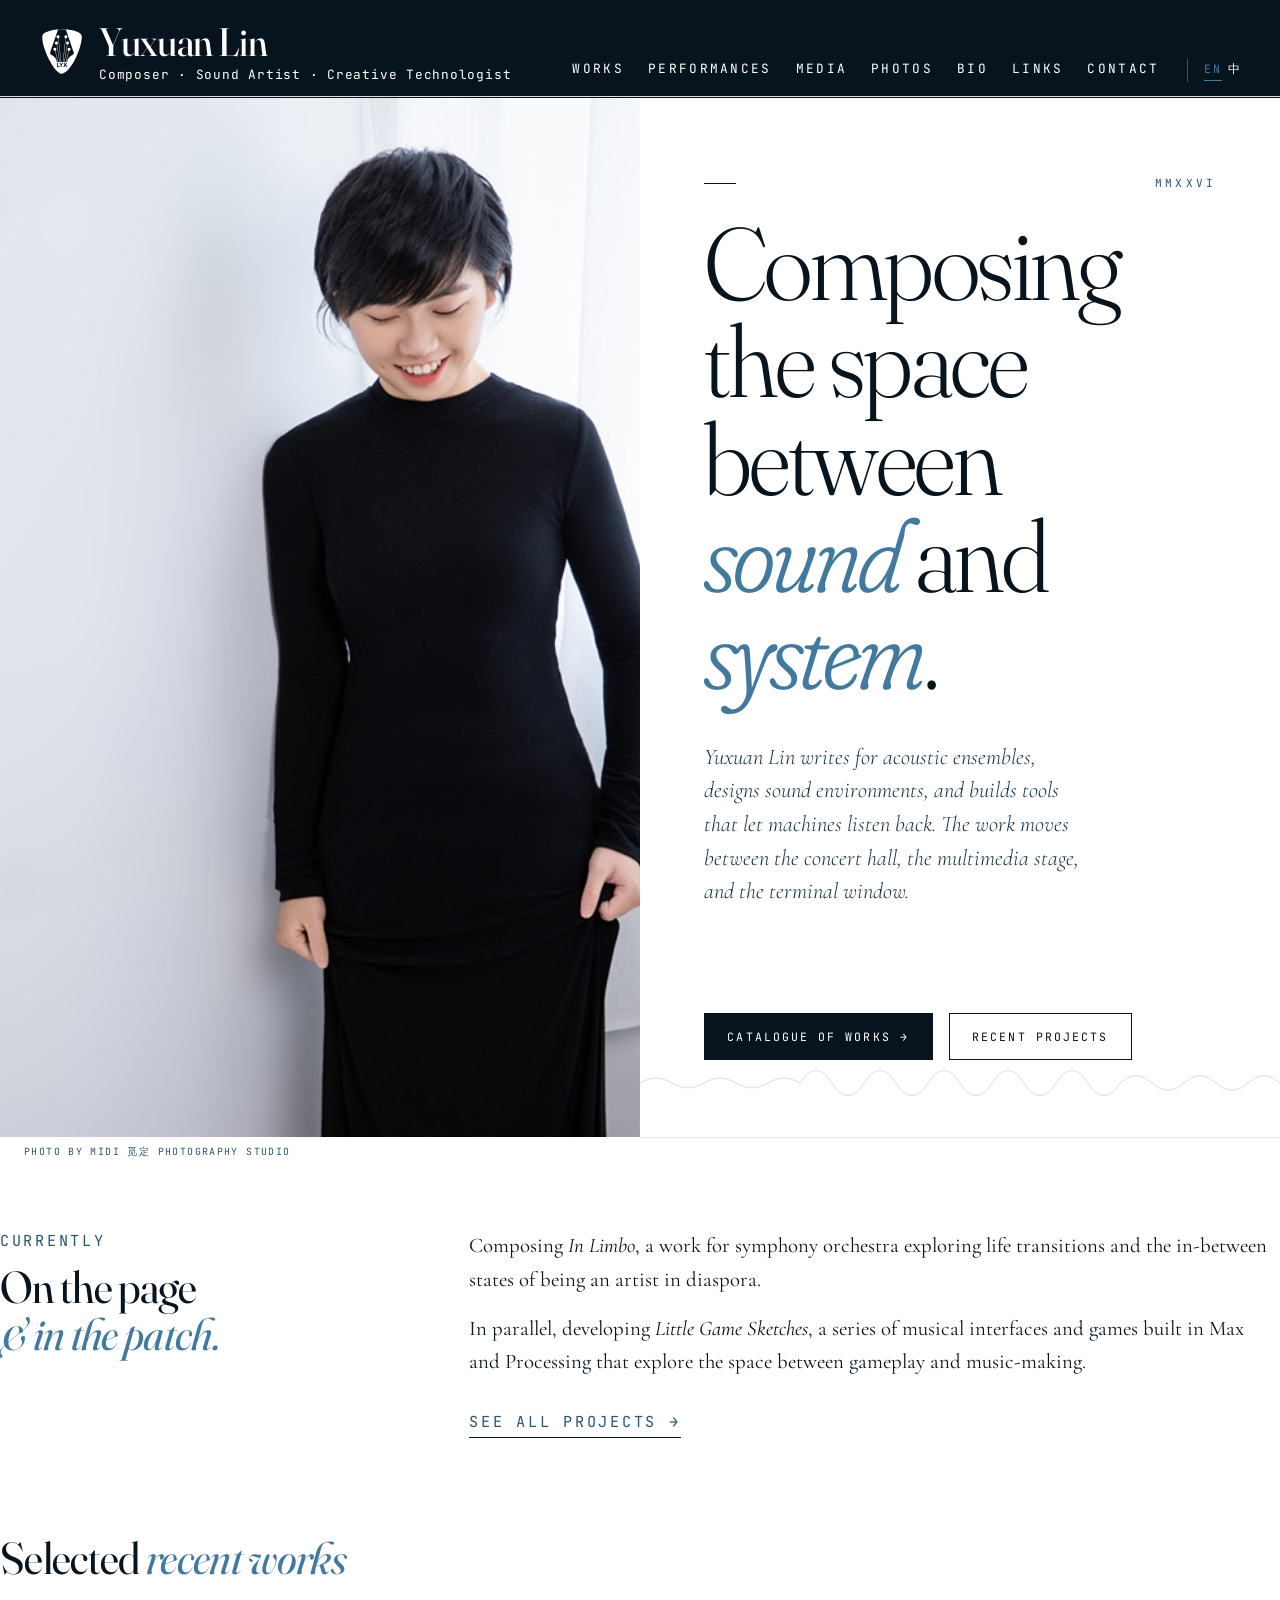
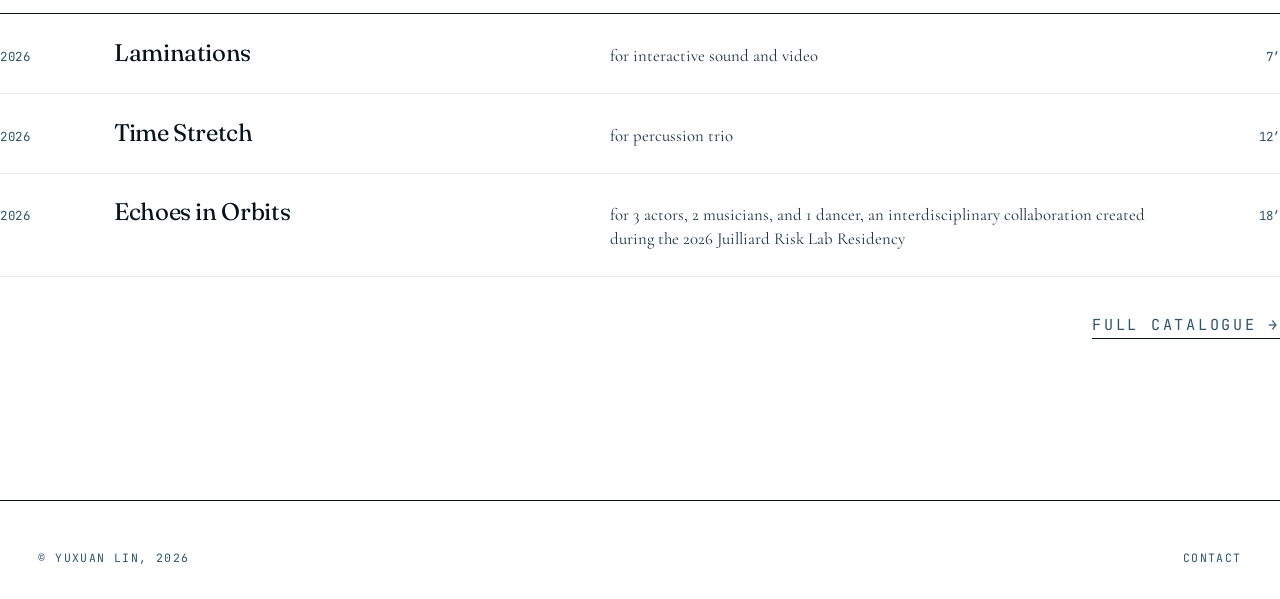
==== index.html @ e048ff99 "Initial commit: Yuxuan Lin portfolio site Static HTML/CSS/JS site — works catalogue, performances ca" ====
<!DOCTYPE html>
<!-- REMINDER: If you edit this file directly, tell Claude afterward — related data files (works-data.js, i18n.js, etc.) may need updating to match. -->
<!-- DOCTYPE tells the browser this is a modern HTML5 document -->

<html lang="en">
<!-- lang="en" tells screen readers and search engines the page is in English -->

<head>
<!-- Everything inside <head> is invisible to visitors but important
     for the browser, search engines, and social-media previews -->

  <!-- Character encoding: UTF-8 supports every language and emoji -->
  <meta charset="UTF-8" />

  <!-- Viewport: tells mobile browsers not to shrink the page.
       initial-scale=1.0 means no zoom on load -->
  <meta name="viewport" content="width=device-width, initial-scale=1.0" />

  <!-- Tab title and bookmark label -->
  <title>Yuxuan Lin — Composer · Sound Artist · Creative Technologist</title>
  <link rel="icon" type="image/svg+xml" href="assets/logo.svg" />

  <!-- Description shown in Google search results under the page title.
       Keep it under ~155 characters. -->
  <meta name="description" content="The works, performances, and projects of Yuxuan Lin — composer and sound artist working at the intersection of music and AI." />

  <!-- SEO / SOCIAL SHARING — uses the real domain (yuxuanlin.com,
       purchased on Namecheap). Canonical, og:url, and the Person
       schema's "url" field all point here. This same block is
       copied onto every page's <head>. -->
  <link rel="canonical" href="https://yuxuanlin.com/" />

  <!-- Open Graph — controls how the link looks when shared on
       Facebook, iMessage, Slack, LinkedIn, etc. -->
  <meta property="og:type" content="website" />
  <meta property="og:title" content="Yuxuan Lin — Composer · Sound Artist · Creative Technologist" />
  <meta property="og:description" content="The works, performances, and projects of Yuxuan Lin — composer and sound artist working at the intersection of music and AI." />
  <meta property="og:url" content="https://yuxuanlin.com/" />
  <meta property="og:image" content="https://yuxuanlin.com/assets/YuxuanLinHeadshot%20copy.JPG" />

  <!-- Twitter/X card — falls back to Open Graph tags above if omitted,
       but summary_large_image gives a bigger preview photo. -->
  <meta name="twitter:card" content="summary_large_image" />
  <meta name="twitter:title" content="Yuxuan Lin — Composer · Sound Artist · Creative Technologist" />
  <meta name="twitter:description" content="The works, performances, and projects of Yuxuan Lin — composer and sound artist working at the intersection of music and AI." />
  <meta name="twitter:image" content="https://yuxuanlin.com/assets/YuxuanLinHeadshot%20copy.JPG" />

  <!-- Structured data (schema.org/Person) — tells Google this page
       IS Yuxuan Lin, which is what powers the "knowledge panel" card
       that can appear beside search results for her name. -->
  <script type="application/ld+json">
  {
    "@context": "https://schema.org",
    "@type": "Person",
    "name": "Yuxuan Lin",
    "url": "https://yuxuanlin.com/",
    "image": "https://yuxuanlin.com/assets/YuxuanLinHeadshot%20copy.JPG",
    "jobTitle": "Composer",
    "description": "Composer, sound artist, and creative technologist working at the intersection of music and AI.",
    "sameAs": [
      "https://www.instagram.com/yuxuanlin_1207/",
      "https://www.facebook.com/yuxuanlin1207/"
    ]
  }
  </script>

  <!-- Load the CSS stylesheet that controls all visual design -->
  <link rel="stylesheet" href="styles.css" />

</head>

<body>

<!-- ══════════════════════════════════════════════════════════
     SITE HEADER
     Appears identically at the top of every page.
     position: sticky (in the CSS) means it stays visible as you scroll.
     ══════════════════════════════════════════════════════════ -->
<header class="site-header">
  <!-- .wrap constrains content to the max width and adds side gutters.
       .header-inner uses flexbox to space the logo and nav apart. -->
  <div class="wrap header-inner">

    <!-- LOGO / BRAND — clicking this always returns to the homepage -->
    <a href="index.html" class="brand">
      <span class="brand-mark"><svg xmlns="http://www.w3.org/2000/svg" viewBox="1309 155 113 113" aria-hidden="true"><g transform="translate(-73.33)"><path fill="currentColor" d="M1489.47,170.08c-.55-8.5-19.67-14.25-21.2-14.16-21.87-5-52.14-5.8-73.47,5.75-2.26,1.43-6,4.64-6.6,8.41-2,18.34,13.1,57.74,29.71,80.6,11.15,15.43,19.16,16.27,20.92,16.25C1465.81,262,1492.55,189.13,1489.47,170.08Z"/><path fill="white" d="M1410.94,218.24c7,3.74,14.53,10.45,14.51,17.61a.94.94,0,0,0,.94.93h24.89a.93.93,0,0,0,.93-.93h0c0-7.16,7.52-13.87,14.51-17.61a5,5,0,0,0,2.34-6c-4.22-12.26-14.85-43.77-20.19-59.33a133.53,133.53,0,0,0-20-.2c-5.31,15.52-16,47-20.27,59.53A5,5,0,0,0,1410.94,218.24Z"/><path fill="currentColor" d="M1424.57,184.25c4.23-.06,5.34,6,1.45,7.51l7,45h-.89l-7-44.76C1419.68,192.66,1419.07,184.4,1424.57,184.25Z"/><path fill="currentColor" d="M1420.51,200.3c4.29-.05,5.34,6.14,1.37,7.55l7.15,28.93h-.9l-7.1-28.72C1415.58,208.59,1415.13,200.44,1420.51,200.3Z"/><path fill="currentColor" d="M1428.62,168.2c4.23-.06,5.34,6,1.46,7.5l6.54,61.08h-.92l-6.51-60.84C1423.73,176.59,1423.13,168.34,1428.62,168.2Z"/><path fill="currentColor" d="M1449,168.2c-4.23-.06-5.34,6-1.45,7.5L1441,236.78h.93l6.51-60.84C1453.93,176.59,1454.53,168.34,1449,168.2Z"/><path fill="currentColor" d="M1453.13,184.25c-4.23-.06-5.35,6-1.46,7.51l-7,45h.92l7-44.78C1458,192.66,1458.59,184.4,1453.13,184.25Z"/><path fill="currentColor" d="M1457.13,200.3c-4.28-.05-5.34,6.14-1.36,7.55l-7.16,28.93h1l7.09-28.72C1462.13,208.59,1462.58,200.44,1457.13,200.3Z"/><path fill="white" d="M1432.78,247.67c-.06.09.16,2.05-.15,2h-6.32a.15.15,0,0,1-.15-.14V238.72c-.11-.32,2.11-.08,2.2-.15a.15.15,0,0,1,.15.15h0c.14.14-.27,8.83.15,8.8C1428.71,247.59,1433,247.35,1432.78,247.67Z"/><path fill="white" d="M1435.51,245.21l-3.75-6.42a.15.15,0,0,1,.06-.2l.07,0a16.55,16.55,0,0,1,2.54.08l2.26,4.33h.1l2.34-4.33a.13.13,0,0,1,.12-.08h2.3a.13.13,0,0,1,.15.12.12.12,0,0,1,0,.1l-3.76,6.37c-.14.07.18,4.58-.17,4.46-.1-.06-2.32.16-2.22-.14C1435.51,249.4,1435.57,245.27,1435.51,245.21Z"/><path fill="white" d="M1445.42,243.93c.07-.13-3.46-5.41-2.84-5.36a16.33,16.33,0,0,1,2.52.08l2.06,3.87h.09l2.11-3.87a.16.16,0,0,1,.13-.08c.08.09,2.82-.23,2.49.22,0,.15-3.17,5-3,5.19l3.14,5.42c.34.45-2.52.14-2.58.22a.15.15,0,0,1-.13-.07l-2.16-4.07h-.12l-2.28,4.07a.14.14,0,0,1-.12.07h-2.38C1441.72,249.51,1445.63,244.23,1445.42,243.93Z"/></g></svg></span>
      <span class="brand-text">
        <span data-i18n="brand.name">Yuxuan&nbsp;Lin</span>
        <small data-i18n="brand.subtitle">Composer · Sound Artist · Creative Technologist</small>
      </span>
    </a>

    <!-- HAMBURGER BUTTON — hidden on desktop, shown on mobile.
         JavaScript toggles the "open" class on the nav when clicked.
         aria-label tells screen readers what the button does. -->
    <button class="nav-toggle" aria-label="Toggle navigation">Menu</button>

    <!-- PRIMARY NAVIGATION — all six pages of the site.
         JavaScript adds class="active" to whichever link matches
         the current page, turning it crimson. -->
    <nav class="primary" aria-label="Primary">
      <a href="works.html" data-i18n="nav.works">Works</a>
      <a href="performances.html" data-i18n="nav.performances">Performances</a>
      <a href="projects.html" data-i18n="nav.projects">Media</a>
      <a href="photos.html" data-i18n="nav.photos">Photos</a>
      <a href="bio.html" data-i18n="nav.bio">Bio</a>
      <a href="links.html" data-i18n="nav.links">Links</a>
      <a href="contact.html" data-i18n="nav.contact">Contact</a>
      <div class="lang-switch" role="group" aria-label="Language">
        <button class="lang-btn" data-lang="en">EN</button>
        <button class="lang-btn" data-lang="zh">中</button>
      </div>
    </nav>

  </div>
</header>


<!-- ══════════════════════════════════════════════════════════
     MAIN CONTENT
     <main> tells screen readers and search engines where the
     primary page content starts.
     ══════════════════════════════════════════════════════════ -->
<main>

  <!-- ────────────────────────────────────────────────────────
       HERO SECTION
       The large opening statement of the homepage.
       .wrap centres and constrains the width.
       .hero sets the generous top/bottom padding.
       ──────────────────────────────────────────────────────── -->
  <!-- ────────────────────────────────────────────────────────
       HOMEPAGE HERO — split layout: photo LEFT, text RIGHT
       .hero-split is a two-column CSS Grid that fills most of
       the viewport height. On mobile it stacks: photo on top,
       text below.

       TO SWAP THE PHOTO:
       Update the src attribute on the <img> tag below.
       ──────────────────────────────────────────────────────── -->
  <section class="hero-split">

    <!-- LEFT: portrait photo — fills the left half -->
    <div class="hero-photo">
      <img src="assets/IMG_0280 copy.JPG" alt="Yuxuan Lin"
           style="object-position: center top;" />
    </div>

    <!-- RIGHT: text content -->
    <div class="hero-text">

      <div class="eyebrow reveal d1">
        <span style="margin-left:auto; font-family:var(--font-mono); font-size:0.7rem;">MMXXVI</span>
      </div>

      <h1 class="display reveal d2" data-i18n="home.headline">
        Composing the space between<br/>
        <em>sound</em> and <em>system</em>.
      </h1>

      <div class="spacer-md"></div>

      <p class="lead reveal d3" data-i18n="home.lead">
        Yuxuan Lin writes for acoustic ensembles, designs sound environments,
        and builds tools that let machines listen back. The work moves between
        the concert hall, the multimedia stage, and the terminal window.
      </p>

      <div class="spacer-lg"></div>

      <div class="reveal d4" style="display:flex; gap:1rem; flex-wrap:wrap;">
        <a href="works.html" class="btn" data-i18n="home.btn.works">Catalogue of works <span class="arrow">→</span></a>
        <a href="projects.html" class="btn ghost" data-i18n="home.btn.projects">Recent projects</a>
      </div>

      <!-- Decorative waveform — anchored to the bottom of the text panel -->
      <div class="waveform" aria-hidden="true">
        <svg viewBox="0 0 1200 60" preserveAspectRatio="none">
          <path d="M0,30
            Q 30,20 60,30 T 120,30 T 180,30 T 240,30 T 300,30
            Q 330,5 360,30 T 420,30 T 480,30 T 540,30 T 600,30
            Q 630,55 660,30 T 720,30 T 780,30 T 840,30 T 900,30
            Q 930,15 960,30 T 1020,30 T 1080,30 T 1140,30 T 1200,30"/>
        </svg>
      </div>

    </div><!-- end .hero-text -->

  </section><!-- end .hero-split -->

  <div style="display:grid; grid-template-columns:1fr 1fr;">
    <p class="portrait-caption" style="padding:0.4rem 1.5rem;">photo by MIDI 觅定 Photography Studio</p>
    <div style="border-top:1px solid var(--rule);"></div>
  </div>

  <!-- ────────────────────────────────────────────────────────
       "CURRENTLY" SECTION
       A two-column block: left = heading, right = description
       of what Yuxuan is working on right now.
       The inline style creates the two-column grid directly
       (no separate CSS class needed for this one-off layout).
       ──────────────────────────────────────────────────────── -->
  <section class="wrap" style="padding: 4rem 0 2rem;">
    <div style="display:grid; grid-template-columns: 1fr 2fr; gap: clamp(1.5rem, 5vw, 5rem);">

      <!-- Left column: label + section heading -->
      <div>
        <div class="subtle" data-i18n="home.currently">Currently</div>
        <!-- .subtle = small monospace uppercase label (see styles.css utilities) -->
        <h2 class="section" data-i18n="home.currently.headline" style="margin-top:0.6rem;">
          On the page<br/><em>& in the patch.</em>
        </h2>
      </div>

      <!-- Right column: current project descriptions -->
      <div>
        <p style="font-size:1.3rem; line-height:1.6;">
          Composing <em>In Limbo</em>, a work for symphony orchestra
          exploring life transitions and the in-between states of being
          an artist in diaspora.
        </p>
        <p style="font-size:1.3rem; line-height:1.6;">
          In parallel, developing <em>Little Game Sketches</em>, a series of
          musical interfaces and games built in Max and Processing that
          explore the space between gameplay and music-making.
        </p>
        <!-- Subtle text link — styled as a small underlined label -->
        <a href="projects.html" class="subtle" data-i18n="home.allprojects"
           style="display:inline-block; margin-top:1rem; border-bottom:1px solid var(--ink); padding-bottom:0.2rem;">
          See all projects →
        </a>
      </div>

    </div>
  </section>


  <!-- ────────────────────────────────────────────────────────
       SELECTED RECENT WORKS
       A preview of three recent compositions linking to the
       full catalogue on works.html.
       Each .work-row uses a four-column CSS Grid defined in styles.css:
       Year | Title | Description | Duration
       ──────────────────────────────────────────────────────── -->
  <section class="wrap" style="padding: 4rem 0;">
    <h2 class="section" data-i18n="home.recentworks">Selected <em>recent works</em></h2>

    <!-- .works-list wraps all rows and provides the top border line -->
    <div class="works-list">

      <!-- WORK ROW — each row is a clickable link to a work detail page. -->
      <a class="work-row" href="work.html?id=laminations">
        <div class="work-year">2026</div>
        <div class="work-title">Laminations</div>
        <div class="work-meta">for interactive sound and video</div>
        <div class="work-duration">7′</div>
      </a>

      <a class="work-row" href="work.html?id=time-stretch">
        <div class="work-year">2026</div>
        <div class="work-title">Time Stretch</div>
        <div class="work-meta">for percussion trio</div>
        <div class="work-duration">12′</div>
      </a>

      <a class="work-row" href="work.html?id=echoes-in-orbits">
        <div class="work-year">2026</div>
        <div class="work-title">Echoes in Orbits</div>
        <div class="work-meta">for 3 actors, 2 musicians, and 1 dancer, an interdisciplinary collaboration created during the 2026 Juilliard Risk Lab Residency</div>
        <div class="work-duration">18′</div>
      </a>

    </div><!-- end .works-list -->

    <!-- "Full catalogue →" link, right-aligned -->
    <div style="margin-top:2rem; text-align:right;">
      <a href="works.html" class="subtle" data-i18n="home.fullcatalogue"
         style="border-bottom:1px solid var(--ink); padding-bottom:0.2rem;">
        Full catalogue →
      </a>
    </div>
  </section>

</main>


<!-- ══════════════════════════════════════════════════════════
     SITE FOOTER
     Appears identically at the bottom of every page.
     Three items spread across the width with flexbox.
     ══════════════════════════════════════════════════════════ -->
<footer class="site-footer">
  <div class="wrap footer-inner">
    <div>© Yuxuan Lin, 2026</div>
    <div>
      <a href="contact.html" data-i18n="footer.contact">Contact</a>
    </div>
  </div>
</footer>


<!-- Load the JavaScript file — placed at the END of <body>
     so the HTML is fully parsed before the script tries to
     find and interact with page elements. -->
<script src="i18n.js"></script>
<script src="main.js"></script>
</body>
</html>
---- styles.css ----
/* ============================================================
   styles.css — Yuxuan Lin · Composer, Sound Artist, Creative Technologist
   Aesthetic: Steinway piano — lacquered black, ivory white, polished gold

   HOW THIS FILE IS ORGANIZED:
   1. Google Fonts import
   2. CSS Variables (the design tokens — change these to retheme the whole site)
   3. Reset (neutralizes browser default styles)
   4. Base body styles
   5. Layout container (.wrap)
   6. Header & navigation
   7. Hero section
   8. Generic page intro
   9. Footer
   10. Buttons
   11. Works list (catalogue rows + filter bar)
   12. Performances (calendar rows)
   13. Bio (version switcher + copy buttons + meta grid)
   14. Media (video grid)
   15. Contact form
   16. Portrait / photo frames
   17. Utility classes
   ============================================================ */


/* ─────────────────────────────────────────────────────────────
   1. GOOGLE FONTS
   Loads three typefaces from Google Fonts:
   · Fraunces     — display / heading font (editorial, high-contrast serif)
   · Cormorant Garamond — body serif (elegant, readable at small sizes)
   · JetBrains Mono — monospace (labels, metadata, code)
   The 'display=swap' parameter means text shows in a fallback
   font while the custom fonts download, preventing invisible text.
───────────────────────────────────────────────────────────── */
@import url('https://fonts.googleapis.com/css2?family=Cormorant+Garamond:ital,wght@0,300;0,400;0,500;0,600;1,300;1,400&family=Fraunces:ital,opsz,wght@0,9..144,300;0,9..144,400;0,9..144,500;0,9..144,700;1,9..144,300;1,9..144,400&family=JetBrains+Mono:wght@300;400;500&display=swap');


/* ─────────────────────────────────────────────────────────────
   2. CSS CUSTOM PROPERTIES (DESIGN TOKENS)
   :root is the document root — variables defined here are
   available everywhere in the file.

   To re-theme the entire site, change only these six color
   values and the three font names. Nothing else needs editing.

   Color naming convention:
   --paper      white — page background
   --ink        deep navy blue — absolute, total
   --accent     vivid blue — hardware, hinges, the brand nameplate
   --signal     bright sky blue — bright highlight for hover / active states
───────────────────────────────────────────────────────────── */
:root {
  /* ── Colour palette (user's Figma sky-blue ramp) ── */
  --paper:        #ffffff;   /* Pure white — page background */
  --paper-warm:   #ffffff;   /* Pure white — cards and panels, flush with the page background */
  --ink:          #07141E;   /* Darkest step — primary text, and the dark header background */
  --ink-soft:     #193345;   /* Very dark blue — secondary text on light backgrounds */
  --ink-faint:    #2D5570;   /* Dark-mid blue — labels, metadata, captions */
  --rule:         #07141E18; /* Barely-there divider lines */
  --accent:       #42799E;   /* Mid blue — the nameplate, hardware, active states */
  --accent-soft:  #42799E18; /* Faint blue wash — hover backgrounds */
  --signal:       #599FCF;   /* Bright mid-light blue — highlights inside dark panels */
  --grain-opacity: 0.0;    /* Subtle grain — adds surface texture, like lacquer close up */

  /* ── Typography ── */
  --font-display: 'Fraunces', 'Cormorant Garamond', serif;  /* Headings */
  --font-serif:   'Cormorant Garamond', Georgia, serif;      /* Body text */
  --font-mono:    'JetBrains Mono', ui-monospace, monospace; /* Labels / code */

  /* ── Layout ── */
  --max-w:   1320px; /* Maximum width of the content column */
  --gutter:  clamp(1.25rem, 3vw, 2.5rem);
  /* clamp(min, preferred, max) means:
     never less than 1.25rem (20px), scale with 3% of viewport width,
     never more than 2.5rem (40px) */
}


/* ─────────────────────────────────────────────────────────────
   3. RESET
   Browser default styles vary between Chrome, Firefox, Safari.
   This block normalises them to a predictable baseline.
───────────────────────────────────────────────────────────── */
/* box-sizing: border-box means padding and border are included
   inside an element's declared width/height (not added on top) */
*, *::before, *::after { box-sizing: border-box; }

/* Remove default margin and padding from html and body */
html, body { margin: 0; padding: 0; }

/* Images and SVGs display as blocks to avoid the mysterious
   gap that inline images get from descender space */
img, svg { display: block; max-width: 100%; }

/* Buttons inherit the page font instead of showing the
   browser's ugly default system font */
button { font: inherit; cursor: pointer; }

/* Links inherit text color and have no underline by default;
   we add underlines selectively where they're needed */
a { color: inherit; text-decoration: none; }


/* ─────────────────────────────────────────────────────────────
   4. BASE BODY STYLES
───────────────────────────────────────────────────────────── */
/* smooth-scroll: anchor links (#section) glide instead of jumping */
html { scroll-behavior: smooth; }

body {
  background: var(--paper);
  color: var(--ink);
  font-family: var(--font-serif);
  font-size: 20px;       /* Base font size — rem units scale from this */
  line-height: 1.55;     /* Comfortable vertical spacing between lines */
  -webkit-font-smoothing: antialiased; /* Crisper text on macOS/iOS */
  text-rendering: optimizeLegibility;  /* Enables kerning and ligatures */
  /* CSS OpenType features: ligatures (fi, fl), kerning, old-style numerals */
  font-feature-settings: 'liga', 'kern', 'onum';
  position: relative;    /* Needed so the ::before grain overlay is positioned relative to body */
  overflow-x: hidden;    /* Prevent horizontal scrollbar from layout overflow */
}

/* PAPER GRAIN TEXTURE
   A faint noise texture overlaid on every page to simulate
   the look of textured paper. It's a tiny SVG filter rendered
   as a data URI (the svg is embedded directly in the CSS).
   pointer-events: none makes it invisible to mouse clicks.
   z-index: 1000 keeps it on top of everything visually,
   but mix-blend-mode: multiply means dark pixels blend with
   whatever's underneath rather than covering it. */
body::before {
  content: '';           /* ::before requires content to render */
  position: fixed;       /* Stays in place even when you scroll */
  inset: 0;              /* Shorthand for top:0 right:0 bottom:0 left:0 */
  pointer-events: none;  /* Can't be clicked */
  z-index: 1000;         /* Renders above all page content */
  opacity: var(--grain-opacity); /* Uses the variable defined in :root */
  background-image: url("data:image/svg+xml;utf8,<svg viewBox='0 0 200 200' xmlns='http://www.w3.org/2000/svg'><filter id='n'><feTurbulence type='fractalNoise' baseFrequency='0.9' numOctaves='2' stitchTiles='stitch'/></filter><rect width='100%25' height='100%25' filter='url(%23n)'/></svg>");
  mix-blend-mode: multiply; /* Dark grain pixels multiply with page colors */
}


/* ─────────────────────────────────────────────────────────────
   5. LAYOUT CONTAINER
   .wrap is applied to sections that should be centred and
   constrained to --max-w. Think of it as the page gutter.
───────────────────────────────────────────────────────────── */
.wrap {
  max-width: var(--max-w);
  margin: 0 auto;           /* Center horizontally */
  padding: 0 var(--gutter); /* Left/right breathing room */
}


/* ============================================================
   6. HEADER
   The sticky header sits at the top of the viewport as you
   scroll. It contains the logo/brand and the navigation links.
============================================================ */
.site-header {
  border-bottom: 1px solid var(--rule);
  padding: 1.4rem 0 1.2rem;
  position: sticky; /* Sticks to the top of the scroll window */
  top: 0;
  background: var(--ink);
  z-index: 100;     /* Floats above all page content */
  /* backdrop-filter: blur creates a frosted-glass effect on
     browsers that support it, so content scrolling behind
     the header looks slightly blurred */
  backdrop-filter: blur(6px);
}

/* A solid rule drawn at the very bottom of the header
   using the ::after pseudo-element (a second decorative line
   below the main border) */
.site-header::after {
  content: '';
  display: block;
  height: 1px;
  background: var(--paper);
  /* Negative margin extends the line full-width beyond the .wrap padding */
  margin: 0.9rem calc(-1 * var(--gutter)) -1.2rem;
  opacity: 0.85;
}

/* Flex row: brand on the left, nav on the right, baseline-aligned */
.header-inner {
  display: flex;
  align-items: flex-end;
  justify-content: space-between;
  gap: 2rem;
}

/* BRAND / LOGO — the name and subtitle in the top-left */
.brand {
  font-family: var(--font-display);
  font-weight: 450;
  font-size: clamp(1.95rem, 3.1vw, 2.5rem);
  letter-spacing: -0.01em;
  line-height: 1;
  font-variation-settings: 'opsz' 144;
  display: flex;
  align-items: center;
  gap: 0.85rem;
}
/* Logo mark — no background, just the SVG logo */
.brand-mark {
  display: inline-flex;
  align-items: center;
  justify-content: center;
  flex-shrink: 0;
  width: 2.95rem;
  height: 2.95rem;
  color: var(--paper);
  padding: 0.1rem;
  transition: color 0.3s;
}
.brand-mark svg {
  display: block;
  width: 110%;
  height: 110%;
}
/* The logo SVG is two-tone: the outer shape uses currentColor
   (controlled by .brand-mark's color above), and the inner
   detail paths are hardcoded fill="white" in the markup. On the
   dark header, the outer shape is now light, so the inner
   details need to flip to dark to stay visible against it. */
.brand-mark svg path[fill="white"] {
  fill: var(--ink);
}
.brand:hover .brand-mark {
  color: var(--accent);
}
/* Wraps the name + subtitle text */
.brand-text {
  display: flex;
  flex-direction: column;
  color: var(--paper);
  transition: color 0.3s;
}
.brand:hover .brand-text {
  color: var(--accent);
}
/* The subtitle beneath the name */
.brand small {
  display: block;
  font-family: var(--font-mono);
  font-size: 0.8rem;
  font-weight: 400;
  letter-spacing: 0.06em;
  color: var(--paper);
  margin-top: 0.45rem;
}

/* PRIMARY NAVIGATION — the row of page links */
nav.primary {
  font-family: var(--font-mono);
  font-size: 0.80rem;
  letter-spacing: 0.18em;
  text-transform: uppercase;
  display: flex;
  gap: 1.5rem;
  flex-wrap: wrap; /* Links wrap to a second line on small screens */
}
nav.primary a {
  position: relative;  /* Needed so ::after (the underline) can position itself */
  padding-bottom: 0.2rem;
  color: var(--paper);
  transition: color 0.25s; /* Smooth color change on hover */
}
/* Animated underline: starts as a zero-width line (right: 100%)
   and expands to full width (right: 0) on hover */
nav.primary a::after {
  content: '';
  position: absolute;
  left: 0; right: 100%; /* Start: invisible (0 width) */
  bottom: 0;
  height: 1px;
  background: var(--accent);
  /* cubic-bezier easing gives the underline a snappy reveal */
  transition: right 0.35s cubic-bezier(0.7,0,0.2,1);
}
nav.primary a:hover { color: var(--accent); }
nav.primary a:hover::after { right: 0; } /* Full width on hover */

/* .active is added by JavaScript to the link matching the current page */
nav.primary a.active { color: var(--accent); }
nav.primary a.active::after { right: 0; }

/* LANGUAGE SWITCHER */
.lang-switch {
  display: flex;
  align-items: center;
  gap: 0.35rem;
  padding-left: 1rem;
  border-left: 1px solid rgba(255,255,255,0.25);
  margin-left: 0.2rem;
}
.lang-btn {
  background: none;
  border: none;
  font-family: var(--font-mono);
  font-size: 0.72rem;
  letter-spacing: 0.18em;
  text-transform: uppercase;
  color: var(--paper);
  cursor: pointer;
  padding: 0 0 0.2rem;
  position: relative;
  transition: color 0.25s;
}
.lang-btn::after {
  content: '';
  position: absolute;
  left: 0; right: 100%;
  bottom: 0;
  height: 1px;
  background: var(--accent);
  transition: right 0.35s cubic-bezier(0.7,0,0.2,1);
}
.lang-btn.active { color: var(--accent); }
.lang-btn.active::after { right: 0; }
.lang-btn:hover { color: var(--accent); }
.lang-btn:hover::after { right: 0; }

/* HAMBURGER BUTTON — only visible on mobile (shown via @media below) */
.nav-toggle {
  display: none;  /* Hidden by default; shown on small screens */
  background: none;
  border: 1px solid var(--paper);
  color: var(--paper);
  padding: 0.4rem 0.7rem;
  font-family: var(--font-mono);
  font-size: 0.7rem;
  letter-spacing: 0.15em;
  text-transform: uppercase;
}

/* MOBILE NAVIGATION — applies when the viewport is 780px or narrower */
@media (max-width: 780px) {
  .header-inner { align-items: center; } /* Center-align since nav is hidden */
  .nav-toggle { display: inline-block; } /* Show the "Menu" button */

  /* The nav becomes an absolute dropdown that appears below the header */
  nav.primary {
    position: absolute; /* Positioned relative to .site-header */
    top: 100%;          /* Appear directly below the header */
    right: var(--gutter);
    background: var(--paper-warm);
    border: 1px solid var(--ink);
    flex-direction: column; /* Stack links vertically */
    gap: 0.9rem;
    padding: 1.2rem 1.4rem;
    display: none; /* Hidden until "Menu" is clicked */
  }
  /* The dropdown panel keeps its original light background, so its
     links stay dark/readable here even though nav links are white
     up in the dark header bar itself */
  nav.primary a { color: var(--ink-soft); }
  nav.primary a:hover, nav.primary a.active { color: var(--accent); }
  /* JavaScript adds .open to show the nav */
  nav.primary.open { display: flex; }
}


/* ============================================================
   7. HERO SECTION
   The large introductory block on the homepage (index.html).
   Contains the big headline, lead paragraph, and CTA buttons.
============================================================ */
/* ── HOMEPAGE HERO — split layout ───────────────────────────
   Two-column grid: portrait photo on the LEFT, text on the RIGHT.
   Fills most of the viewport height so the photo is impactful.
   On mobile (≤760px) stacks vertically: photo on top, text below. */
.hero-split {
  display: grid;
  grid-template-columns: 1fr 1fr;
  min-height: 92vh;
}

/* Left column — the photo fills it completely */
.hero-photo {
  position: relative;
  overflow: hidden;
  background: var(--ink);
}
.hero-photo img {
  position: absolute;
  inset: 0;
  width: 100%;
  height: 100%;
  object-fit: cover;
  object-position: center top;
}


/* Right column — text, vertically centered, with comfortable padding */
.hero-text {
  display: flex;
  flex-direction: column;
  justify-content: center;
  padding: clamp(3rem, 6vw, 6rem) clamp(2rem, 5vw, 5rem);
  background: var(--paper);
  position: relative; /* Needed so .waveform can be absolutely positioned */
}

/* Mobile — stack photo above text */
@media (max-width: 760px) {
  .hero-split              { grid-template-columns: 1fr; min-height: auto; }
  .hero-photo              { height: 70vw; min-height: 280px; }
  .hero-text               { padding: 2.5rem var(--gutter); }
}

/* Legacy .hero class — kept in case it's referenced elsewhere */
.hero {
  padding: clamp(3rem, 8vw, 7rem) 0 clamp(2rem, 5vw, 4rem);
  position: relative;
}

/* EYEBROW — the small "№ 01 — Index" label above the headline */
.eyebrow {
  font-family: var(--font-mono);
  font-size: 0.7rem;
  letter-spacing: 0.28em;
  text-transform: uppercase;
  color: var(--ink-faint);
  display: flex;
  align-items: center;
  gap: 0.8rem;
  margin-bottom: 1.4rem;
}
/* A short horizontal rule before the eyebrow text */
.eyebrow::before {
  content: '';
  width: 32px;
  height: 1px;
  background: var(--ink);
}

/* DISPLAY HEADING (h1) — the large homepage headline */
h1.display {
  font-family: var(--font-display);
  font-weight: 300;
  font-size: clamp(2.6rem, 8vw, 6.4rem); /* Scales dramatically with viewport */
  line-height: 0.95;   /* Tight leading for display text */
  letter-spacing: -0.025em; /* Slight tightening on large headlines */
  margin: 0;
  font-variation-settings: 'opsz' 144, 'SOFT' 30;
}
/* Italic crimson <em> text within the h1 */
h1.display em {
  font-style: italic;
  font-weight: 300;
  color: var(--accent);
  font-variation-settings: 'opsz' 144, 'SOFT' 100;
}

/* SECTION HEADING (h2) — used on content sections across all pages */
h2.section {
  font-family: var(--font-display);
  font-weight: 400;
  font-size: clamp(1.8rem, 4vw, 2.8rem);
  letter-spacing: -0.015em;
  line-height: 1.05;
  margin: 0 0 2rem;
  font-variation-settings: 'opsz' 144;
}
h2.section em { font-style: italic; color: var(--accent); }

/* h3 — card titles, sidebar labels */
h3 {
  font-family: var(--font-display);
  font-weight: 500;
  font-size: 1.45rem;
  line-height: 1.15;
  letter-spacing: -0.01em;
  margin: 0 0 0.5rem;
}

/* LEAD PARAGRAPH — the italic intro sentence beneath the headline */
.lead {
  font-size: clamp(1.15rem, 1.8vw, 1.4rem);
  line-height: 1.5;
  max-width: 38ch; /* ch = width of the "0" character — limits line length */
  color: var(--ink-soft);
  font-style: italic;
  font-weight: 300;
}

p { margin: 0 0 1rem; }

/* WAVEFORM SVG — the faint audio-waveform line at the bottom of the hero.
   It's decorative only (aria-hidden="true" hides it from screen readers).
   position: absolute sits it inside .hero (which has position: relative) */
.waveform {
  position: absolute;
  left: 0; right: 0;
  bottom: 1.5rem;
  height: 60px;
  opacity: 0.32;
  pointer-events: none; /* Can't be accidentally clicked */
}
.waveform svg { width: 100%; height: 100%; }
.waveform path {
  stroke: var(--ink);
  stroke-width: 0.6;
  fill: none; /* The path is a line, not a shape — no fill */
}


/* ============================================================
   8. GENERIC PAGE INTRO
   The two-column header block at the top of every interior page
   (Works, Performances, Bio, etc.). Left column = title,
   right column = lead paragraph.
============================================================ */
.page-intro {
  padding: clamp(2.4rem, 6vw, 5rem) 0 clamp(2rem, 4vw, 3rem);
  border-bottom: 1px solid var(--rule);
  display: grid;
  grid-template-columns: 1fr 1.4fr; /* Left column slightly narrower */
  gap: clamp(2rem, 5vw, 5rem);
  align-items: end; /* Align to the bottom of the grid cells */
}
.page-intro .lead { margin: 0; max-width: 48ch; }

/* Stack columns vertically on narrow screens */
@media (max-width: 780px) {
  .page-intro { grid-template-columns: 1fr; gap: 1.5rem; }
}


/* ============================================================
   9. FOOTER
   The three-column footer row at the bottom of every page.
   Uses flexbox so the three items spread across the width.
============================================================ */
.site-footer {
  margin-top: 6rem;
  padding: 3rem 0 2rem;
  border-top: 1px solid var(--ink);
  font-family: var(--font-mono);
  font-size: 0.72rem;
  letter-spacing: 0.12em;
  text-transform: uppercase;
  color: var(--ink-faint);
}
.footer-inner {
  display: flex;
  justify-content: space-between; /* Spread children to opposite edges */
  flex-wrap: wrap;  /* Stack on very narrow screens */
  gap: 1rem;
}
.site-footer a:hover { color: var(--accent); }


/* ============================================================
   10. BUTTONS
   Two variants: solid (.btn) and ghost outline (.btn.ghost).
   Both use the mono font for a technical / label look.
============================================================ */
.btn {
  display: inline-flex;
  align-items: center;
  gap: 0.6rem;
  padding: 0.85rem 1.4rem;
  font-family: var(--font-mono);
  font-size: 0.72rem;
  letter-spacing: 0.18em;
  text-transform: uppercase;
  background: var(--ink);   /* Solid black fill */
  color: var(--paper);      /* White text */
  border: 1px solid var(--ink);
  transition: background 0.25s, color 0.25s; /* Smooth color change on hover */
}
.btn:hover { background: var(--accent); border-color: var(--accent); }

/* Ghost variant: transparent background, dark border */
.btn.ghost { background: transparent; color: var(--ink); }
.btn.ghost:hover { background: var(--ink); color: var(--paper); }

/* The arrow "→" inside buttons slides right on hover */
.btn .arrow { transition: transform 0.3s; }
.btn:hover .arrow { transform: translateX(4px); }


/* ============================================================
   11. WORKS LIST — compositions catalogue
   A table-like layout built with CSS Grid.
   Each .work-row is a five-column grid:
   Year | Title | Description | Instrumentation | Duration
============================================================ */
.works-list {
  border-top: 1px solid var(--ink);
}

.work-row {
  display: grid;
  grid-template-columns: 90px 1fr 1.2fr 80px;
  gap: 1.5rem;
  align-items: baseline;
  padding: 1.6rem 0;
  border-bottom: 1px solid var(--rule);
  cursor: pointer;
  transition: padding 0.3s, background 0.3s;
  text-decoration: none;
  color: inherit;
}
.work-row:hover {
  padding-left: 1rem;
  background: linear-gradient(90deg, var(--accent-soft), transparent 60%);
}
/* No video and no score available — the row isn't a link, so it
   shouldn't look or behave like one */
.work-row.no-link {
  cursor: default;
}
.work-row.no-link:hover {
  padding-left: 0;
  background: none;
}
.work-row.no-link:hover .work-title { color: inherit; }
.work-row:hover .work-title { color: var(--accent); }

.work-year {
  font-family: var(--font-mono);
  font-size: 0.78rem;
  color: var(--ink-faint);
  letter-spacing: 0.05em;
}
.work-title {
  font-family: var(--font-display);
  font-weight: 400;
  font-size: 1.5rem;
  line-height: 1.1;
  letter-spacing: -0.015em;
  transition: color 0.25s;
}
.work-meta {
  font-size: 1.05rem;
  color: var(--ink-soft);
  line-height: 1.4;
}
.work-duration {
  font-family: var(--font-mono);
  font-size: 0.78rem;
  color: var(--ink-faint);
  text-align: right;
}

@media (max-width: 880px) {
  .work-row { grid-template-columns: 60px 1fr 70px; gap: 1rem; }
  .work-meta { grid-column: 2; }
}

/* ── WORK DETAIL PAGE ────────────────────────────────────────
   Layout for the individual work page (work.html).
   Single column, top to bottom: basic info (metadata + program
   note), performances, video, score preview — video and score
   are both full-width so they read at the same visual size.
─────────────────────────────────────────────────────────── */
.work-basic-info {
  padding: 3rem 0 1.5rem;
}

/* Program note text */
.work-program-note h2,
.work-performances h2,
.work-video-section h2,
.work-score-preview h2 {
  font-family: var(--font-mono);
  font-size: 0.68rem;
  letter-spacing: 0.22em;
  text-transform: uppercase;
  color: var(--ink-faint);
  margin: 0 0 1.2rem;
  font-weight: 400;
}
.work-program-note p { font-size: 1.05rem; line-height: 1.7; }

/* Video section */
.work-video-section { padding: 1rem 0 3rem; }
.work-video-wrap {
  position: relative;
  aspect-ratio: 16 / 9;
  background: var(--ink);
  overflow: hidden;
}
.work-video-wrap iframe {
  position: absolute;
  inset: 0;
  width: 100%;
  height: 100%;
  border: none;
}
.work-video-placeholder {
  position: absolute;
  inset: 0;
  display: flex;
  align-items: center;
  justify-content: center;
  font-family: var(--font-mono);
  font-size: 0.65rem;
  letter-spacing: 0.2em;
  text-transform: uppercase;
  color: rgba(255,255,255,0.2);
}
/* Caption overlay in the bottom-left corner of a video — used for
   crediting a specific recording (e.g. a benefit-concert program
   listing) rather than the work itself */
.work-video-caption {
  position: absolute;
  left: 0;
  bottom: 0;
  z-index: 2;
  max-width: 70%;
  padding: 0.7rem 0.9rem;
  background: rgba(8, 8, 8, 0.6);
  color: rgba(255,255,255,0.92);
  font-family: var(--font-mono);
  font-size: 0.68rem;
  line-height: 1.6;
  pointer-events: none; /* Doesn't block clicks on the video player beneath it */
}

/* Performances list */
.work-performances { padding: 3rem 0; border-top: 1px solid var(--rule); }
.perf-row {
  display: grid;
  grid-template-columns: 120px 1fr 1fr;
  gap: 1.5rem;
  align-items: baseline;
  padding: 1rem 0;
  border-bottom: 1px solid var(--rule);
  font-size: 1rem;
}
.perf-date {
  font-family: var(--font-mono);
  font-size: 0.72rem;
  color: var(--ink-faint);
  letter-spacing: 0.08em;
}
@media (max-width: 600px) {
  .perf-row { grid-template-columns: 1fr; gap: 0.3rem; }
}

/* Score preview strip */
.work-score-preview { padding: 3rem 0 5rem; }
/* Issuu embed — full-width, tall enough to read comfortably */
.issuu-wrap {
  position: relative;
  width: 100%;
  height: 600px;
  border: 1px solid var(--rule);
  background: var(--paper-warm);
  overflow: hidden;
}
.issuu-wrap iframe {
  position: absolute;
  inset: 0;
  width: 100%;
  height: 100%;
  border: none;
}
@media (max-width: 600px) { .issuu-wrap { height: 420px; } }

/* FILTER BAR — the row of category buttons above the works list */
.filter-bar {
  display: flex;
  flex-wrap: wrap;
  gap: 0.6rem;
  margin: 0 0 2rem;
  padding-bottom: 1.5rem;
  border-bottom: 1px solid var(--rule);
}
.filter-bar button {
  background: transparent;
  border: 1px solid var(--ink);
  padding: 0.45rem 0.95rem;
  font-family: var(--font-mono);
  font-size: 0.7rem;
  letter-spacing: 0.15em;
  text-transform: uppercase;
  color: var(--ink);
  transition: background 0.2s, color 0.2s;
}
.filter-bar button:hover { background: var(--ink); color: var(--paper); }
/* .active is added by JavaScript to the currently selected filter */
.filter-bar button.active { background: var(--accent); border-color: var(--accent); color: var(--paper); }


/* ============================================================
   12. PERFORMANCES
   Calendar-style rows for upcoming and past concerts.
   Each row: Date | Venue | Program | Tag
============================================================ */
.perf-section { padding: clamp(2rem, 5vw, 4rem) 0; }

/* Section heading with a hairline rule extending to the right */
.perf-section h2 { display: flex; align-items: baseline; gap: 1rem; }
.perf-section h2::after {
  content: '';
  flex: 1; /* Takes up all remaining space, pushing the line to the right edge */
  height: 1px;
  background: var(--rule);
  align-self: center;
}

/* Four-column row: Date | Venue | Program | Tag */
.perf-row {
  display: grid;
  grid-template-columns: 130px 1fr 1.3fr 100px;
  gap: 1.5rem;
  align-items: start;
  padding: 1.4rem 0;
  border-bottom: 1px solid var(--rule);
  transition: padding 0.3s;
}
.perf-row:hover { padding-left: 0.8rem; }

/* Date column — month/day/year stacked vertically */
.perf-row .date {
  font-family: var(--font-mono);
  font-size: 0.78rem;
  letter-spacing: 0.08em;
  color: var(--ink);
  line-height: 1.4;
}
/* The large day number */
.perf-row .date .day {
  font-size: 1.6rem;
  display: block;
  font-family: var(--font-display);
  letter-spacing: -0.02em;
  color: var(--ink);
  margin-top: 0.2rem;
}
/* Upcoming performances: day shown in crimson */
.perf-row.upcoming .day { color: var(--accent); }

/* Venue name and city */
.perf-row .venue { font-family: var(--font-display); font-size: 1.25rem; line-height: 1.2; }
.perf-row .venue small {
  display: block;
  font-family: var(--font-mono);
  font-size: 0.7rem;
  letter-spacing: 0.12em;
  text-transform: uppercase;
  color: var(--ink-faint);
  margin-top: 0.3rem;
  font-style: italic;
}

/* Program description — what's being performed */
.perf-row .program { font-size: 0.95rem; color: var(--ink-soft); }
.perf-row .program em { font-size: 1.3rem; color: var(--ink); } /* Work titles in full ink, sized up */

/* Category tag: "Premiere", "Tickets", "Past", etc. */
.perf-row .tag {
  font-family: var(--font-mono);
  font-size: 0.65rem;
  letter-spacing: 0.15em;
  text-transform: uppercase;
  padding: 0.3rem 0.6rem;
  border: 1px solid var(--ink);
  align-self: start; /* Don't stretch to fill the row height */
  text-align: center;
}
/* Upcoming: filled crimson tag */
.perf-row.upcoming .tag { background: var(--accent); border-color: var(--accent); color: var(--paper); }

/* Narrow screen: two-column layout (Date | everything else) */
@media (max-width: 880px) {
  .perf-row { grid-template-columns: 90px 1fr; }
  /* Program and tag wrap below the venue in column 2 */
  .perf-row .program, .perf-row .tag { grid-column: 2; }
}


/* ============================================================
   13. BIO PAGE
   Three-tab switcher (Short / Medium / Long) and a metadata grid.
============================================================ */
/* The button-group switcher: a row of buttons sharing a border */
.bio-switch {
  display: inline-flex;
  border: 1px solid var(--ink);
  margin-bottom: 2.5rem;
}
.bio-switch button {
  background: transparent;
  border: none;
  padding: 0.7rem 1.4rem;
  font-family: var(--font-mono);
  font-size: 0.72rem;
  letter-spacing: 0.15em;
  text-transform: uppercase;
  color: var(--ink);
  border-right: 1px solid var(--ink); /* Divider between buttons */
}
.bio-switch button:last-child { border-right: none; } /* No divider after last */
/* Active tab: filled black */
.bio-switch button.active { background: var(--ink); color: var(--paper); }

/* Bio article blocks — hidden by default, shown by JavaScript */
.bio-version { display: none; max-width: 68ch; }
.bio-version.active { display: block; } /* JavaScript adds .active */

.bio-version p {
  font-size: 1.15rem;
  line-height: 1.65;
  margin-bottom: 1.2rem;
}
/* DROP CAP — the large decorative first letter on the bio paragraphs.
   float: left pulls the letter out of flow; the text wraps around it. */
.bio-version p:first-of-type::first-letter {
  font-family: var(--font-display);
  font-size: 4.2rem;
  font-style: italic;
  font-weight: 400;
  float: left;
  line-height: 0.85;
  padding: 0.4rem 0.6rem 0 0;
  color: var(--accent);
}

/* BIO METADATA GRID — pronouns, location, training, awards, etc.
   auto-fit + minmax means columns are created as space allows,
   each at least 220px wide */
.bio-meta {
  margin-top: 3rem;
  padding-top: 2rem;
  border-top: 1px solid var(--rule);
  display: grid;
  grid-template-columns: repeat(auto-fit, minmax(220px, 1fr));
  gap: 2rem;
}
/* <dt> = definition term (the label) */
.bio-meta dt {
  font-family: var(--font-mono);
  font-size: 0.68rem;
  letter-spacing: 0.18em;
  text-transform: uppercase;
  color: var(--ink-faint);
  margin-bottom: 0.5rem;
}
/* <dd> = definition description (the value) */
.bio-meta dd {
  margin: 0 0 0.4rem;
  font-family: var(--font-serif);
  font-size: 1.05rem;
}

.bio-meta dd a {
  text-decoration: underline;
}
.bio-meta dd a:hover {
  color: var(--accent);
}

.bio-meta .awards-group dd {
  margin-bottom: 1rem;
  line-height: 1.3;
}

.bio-meta .training-group dd {
  margin-bottom: 0.9rem;
}

/* "Copy" button beside each bio heading */
.copy-btn {
  margin-left: 0.8rem;
  font-family: var(--font-mono);
  font-size: 0.65rem;
  letter-spacing: 0.12em;
  text-transform: uppercase;
  background: transparent;
  border: 1px solid var(--ink-faint);
  padding: 0.3rem 0.6rem;
  color: var(--ink-faint);
  transition: all 0.2s;
}
.copy-btn:hover { color: var(--accent); border-color: var(--accent); }


/* ============================================================
   14. MEDIA GRID — video embeds on the Media page
   A responsive grid of 16:9 video boxes. Two columns on wide
   screens, one column (stacked) below 780px.

   HOW TO ADD A VIDEO
   Copy any <div class="media-video"> block in projects.html (this
   page kept its original filename), paste it above the "ADD NEW
   VIDEOS" comment, and replace the iframe src with a YouTube embed
   URL (https://www.youtube.com/embed/ID) — not the youtu.be link.
============================================================ */
.media-grid {
  display: grid;
  grid-template-columns: 1fr 1fr;
  gap: 1.5rem;
  margin-top: 2rem;
}
@media (max-width: 780px) {
  .media-grid { grid-template-columns: 1fr; }
}
.media-video {
  position: relative;
  aspect-ratio: 16 / 9;
  background: var(--ink);
  overflow: hidden;
}
.media-video iframe {
  position: absolute;
  inset: 0;
  width: 100%;
  height: 100%;
  border: none;
}
/* Photo boxes — same footprint as .media-video, but for a plain
   <img> instead of a video iframe */
.media-photo {
  position: relative;
  aspect-ratio: 2 / 3; /* Portrait, matching the source photos — not the 16:9 videos above */
  background: var(--paper-warm);
  overflow: hidden;
}
.media-photo img {
  position: absolute;
  inset: 0;
  width: 100%;
  height: 100%;
  object-fit: cover; /* Fills the box, cropping rather than squishing */
}

/* Photo page grid (photos.html) — three columns instead of the
   Media page's two, and a wider gap, so each photo sits smaller
   and further apart. Individual boxes still use .media-photo. */
.photo-grid {
  display: grid;
  grid-template-columns: repeat(3, 1fr);
  gap: 3rem;
  margin-top: 2rem;
}
@media (max-width: 980px) {
  .photo-grid { grid-template-columns: repeat(2, 1fr); gap: 2rem; }
}
@media (max-width: 560px) {
  .photo-grid { grid-template-columns: 1fr; }
}


/* ============================================================
   15. CONTACT FORM
   Two-column layout: info on the left, form on the right.
============================================================ */
.contact-grid {
  display: grid;
  grid-template-columns: 1fr 1.3fr;
  gap: clamp(2rem, 5vw, 5rem);
  margin-top: 2rem;
}
/* Stack on narrow screens */
@media (max-width: 880px) { .contact-grid { grid-template-columns: 1fr; } }

/* Definition list used for contact info (Email, Social, etc.) */
.contact-info dt {
  font-family: var(--font-mono);
  font-size: 0.68rem;
  letter-spacing: 0.18em;
  text-transform: uppercase;
  color: var(--ink-faint);
  margin-top: 1.4rem;
  margin-bottom: 0.3rem;
}
.contact-info dt:first-child { margin-top: 0; }
.contact-info dd {
  margin: 0;
  font-family: var(--font-display);
  font-style: italic;
  font-size: 1.4rem;
  line-height: 1.3;
}
.contact-info dd a { border-bottom: 1px solid var(--rule); transition: border-color 0.2s; }
.contact-info dd a:hover { color: var(--accent); border-color: var(--accent); }

/* Form layout: each field is a label + input stacked vertically */
form.contact-form { display: flex; flex-direction: column; gap: 1.3rem; }
.field { display: flex; flex-direction: column; gap: 0.4rem; }
.field label {
  font-family: var(--font-mono);
  font-size: 0.68rem;
  letter-spacing: 0.18em;
  text-transform: uppercase;
  color: var(--ink-faint);
}
/* Inputs use only a bottom border for a minimal look */
.field input,
.field textarea,
.field select {
  background: transparent;
  border: none;
  border-bottom: 1px solid var(--ink);
  padding: 0.5rem 0;
  font-family: var(--font-serif);
  font-size: 1.15rem;
  color: var(--ink);
  transition: border-color 0.2s;
}
/* On focus: border changes to crimson, outline removed */
.field input:focus,
.field textarea:focus,
.field select:focus { outline: none; border-color: var(--accent); }
.field textarea { resize: vertical; min-height: 130px; } /* Can resize vertically only */

/* Status message shown after submission (success or error) */
.form-status {
  font-family: var(--font-mono);
  font-size: 0.78rem;
  color: var(--accent);
  letter-spacing: 0.1em;
}


/* ============================================================
   16. PORTRAIT / PHOTO FRAMES
   Reusable bordered frames for composer photos.
   Used on the homepage, bio page, and contact page.

   HOW TO ADD A PHOTO:
   Find the matching HTML comment that says "ADD PHOTO HERE",
   then add this line inside the .portrait-frame element:
     <img src="assets/your-photo.jpg" alt="Yuxuan Lin" />

   The frame shows a striped placeholder until a real image is added.
   object-fit: cover means the image fills the frame perfectly —
   it crops rather than squishes, keeping faces in proportion.
============================================================ */

/* The outer container — controls width and spacing */
.portrait-wrap {
  display: flex;
  flex-direction: column;
  gap: 0.6rem;
}

/* The bordered frame itself.
   The diagonal stripe background acts as the placeholder pattern —
   it disappears once an <img> is added inside. */
.portrait-frame {
  margin: 0;
  position: relative;
  overflow: hidden;
  background-color: var(--paper-warm);
  background-image:
    repeating-linear-gradient(45deg, transparent 0, transparent 8px, var(--rule) 8px, var(--rule) 9px);
  display: flex;
  align-items: center;
  justify-content: center;
}

/* The "no photo yet" label shown inside the placeholder */
.portrait-frame .portrait-placeholder-label {
  font-family: var(--font-mono);
  font-size: 0.65rem;
  letter-spacing: 0.18em;
  text-transform: uppercase;
  color: var(--ink-faint);
  text-align: center;
  padding: 1rem;
  pointer-events: none;
}

/* Once an <img> is added, it fills the frame completely */
.portrait-frame img {
  display: block;
  width: 100%;
  height: 100%;
  object-fit: cover;     /* Crops to fill — never squishes or stretches */
  object-position: top;  /* Default: anchor to the top so faces stay in frame */
  position: absolute;    /* Covers the entire frame including the placeholder */
  inset: 0;
}

/* Photo credit / caption line below the frame */
.portrait-caption {
  font-family: var(--font-mono);
  font-size: 0.62rem;
  letter-spacing: 0.14em;
  text-transform: uppercase;
  color: var(--ink-faint);
  margin: 0;
}

/* ── ASPECT RATIO VARIANTS ──────────────────────────────────
   Add one of these classes to .portrait-frame to set its shape.
   The frame height is calculated automatically from its width. */
.portrait-frame.ratio-portrait  { aspect-ratio: 2 / 3; } /* Tall — classic headshot or editorial */
.portrait-frame.ratio-square    { aspect-ratio: 1 / 1; } /* Square — social / profile crop */
.portrait-frame.ratio-landscape { aspect-ratio: 3 / 2; } /* Wide — stage shot or environmental */
.portrait-frame.ratio-cinema    { aspect-ratio: 16 / 9; }/* Very wide — banner or performance */

/* ── BIO HERO — full-bleed portrait background ───────────────
   The bio text section sits on top of the portrait photo,
   which covers the entire section as a background layer.
   Three z-index layers: photo (0) → overlay (1) → text (2). */
.bio-hero {
  position: relative;
  overflow: hidden;
  background: var(--ink);
  height: clamp(640px, 63vw, 960px); /* Scales with viewport to show full portrait image */
}

/* The photo layer — covers only the left 42% of the section.
   Increase the width % to make the photo larger; decrease to zoom out more. */
.bio-hero-bg {
  position: absolute;
  top: 0;
  left: 0;
  bottom: 0;
  width: 42%;
  z-index: 0;
}
.bio-hero-bg img {
  display: block;
  width: 100%;
  height: 100%;
  object-fit: cover;
  object-position: center top;
}

/* Placeholder label shown when no photo is present yet */
.bio-hero-placeholder {
  position: absolute;
  inset: 0;
  display: flex;
  align-items: center;
  justify-content: center;
  font-family: var(--font-mono);
  font-size: 0.68rem;
  letter-spacing: 0.22em;
  text-transform: uppercase;
  color: rgba(255, 255, 255, 0.12);
}

/* Gradient overlay — transparent on the left (photo shows) fading to dark
   on the right where the text column lives. The fade starts at ~30% from
   the left and becomes fully opaque by ~58%, matching where the text begins. */
.bio-hero-overlay {
  position: absolute;
  inset: 0;
  z-index: 1;
  background: linear-gradient(
    to right,
    rgba(8,8,8,0)    0%,
    rgba(8,8,8,0)    38%,
    rgba(8,8,8,0.90) 54%,
    rgba(8,8,8,0.90) 100%
  );
}

/* .wrap inside .bio-hero — fills the fixed-height section, centers text vertically */
.bio-hero-wrap {
  position: relative;
  z-index: 2;
  height: 100%;           /* Fill the fixed 640px hero height */
  display: flex;
  align-items: flex-start;
  padding-top: 3rem;
  padding-bottom: 2rem;
}

/* Text column — pushed to the RIGHT; scrollable so long bios don't expand the frame */
.bio-hero-content {
  color: #ffffff;
  max-width: 60ch;
  margin-left: auto;
  max-height: 580px;      /* Cap height so the long bio scrolls within the fixed frame */
  overflow-y: auto;
  padding-right: 0.25rem;
  scrollbar-width: thin;
  scrollbar-color: rgba(255,255,255,0.18) transparent;
}

/* Mobile — let the section be taller and use a solid overlay instead of gradient */
@media (max-width: 720px) {
  .bio-hero           { height: auto; min-height: 480px; }
  .bio-hero-overlay   { background: rgba(8,8,8,0.68); }
  .bio-hero-wrap      { height: auto; padding-top: 3rem; padding-bottom: 3rem; }
  .bio-hero-content   { margin-left: 0; max-height: none; overflow-y: visible; }
}

/* Bio switcher buttons — adapted for dark background */
.bio-hero-content .bio-switch {
  border-color: rgba(255, 255, 255, 0.25);
}
.bio-hero-content .bio-switch button {
  color: rgba(255, 255, 255, 0.55);
  border-right-color: rgba(255, 255, 255, 0.25);
}
.bio-hero-content .bio-switch button.active {
  background: var(--accent);
  color: var(--ink);
  border-color: var(--accent);
}
.bio-hero-content .bio-switch button:hover:not(.active) {
  color: rgba(255, 255, 255, 0.9);
}

/* Copy buttons — adapted for dark background */
.bio-hero-content .copy-btn {
  color: rgba(255, 255, 255, 0.45);
  border-color: rgba(255, 255, 255, 0.2);
}
.bio-hero-content .copy-btn:hover {
  background: rgba(255, 255, 255, 0.1);
  color: white;
  border-color: rgba(255, 255, 255, 0.5);
}

/* Drop cap — gold on dark background */
.bio-hero-content .bio-version p:first-of-type::first-letter {
  color: var(--signal);
}

/* Photo credit line — sits just below the section */
.bio-hero-caption {
  display: block;
  width: 100%;
  margin: 0;                /* Remove default paragraph margin so no white gap appears */
  font-family: var(--font-mono);
  font-size: 0.6rem;
  letter-spacing: 0.15em;
  text-transform: uppercase;
  color: var(--ink-faint);  /* warm stone — readable but unobtrusive */
  padding: 0.55rem var(--gutter);
  background: transparent;
}

/* Photo page credit line — same family as .bio-hero-caption but left
   in normal case (not uppercase) per request */
.photo-credit {
  margin: 0 auto;
  padding-bottom: 1.5rem;
  font-family: var(--font-mono);
  font-size: 0.7rem;
  letter-spacing: 0.06em;
  color: var(--ink-faint);
  text-align: right;
}

/* ============================================================
   17. UTILITIES
   Small reusable helper classes used across multiple pages.
============================================================ */
/* Full-width horizontal rule */
.divider {
  height: 1px;
  background: var(--rule);
  margin: 3rem 0;
}

/* Responsive vertical spacers */
.spacer-lg { height: clamp(3rem, 7vw, 6rem); }
.spacer-md { height: clamp(1.5rem, 3vw, 2.5rem); }

/* .subtle — monospace label style used throughout for secondary text */
.subtle {
  font-family: var(--font-mono);
  font-size: 0.95rem;
  letter-spacing: 0.18em;
  text-transform: uppercase;
  color: var(--ink-faint);
}

html[lang="zh-CN"] .subtle {
  font-size: 1.05rem;
}

html[lang="zh-CN"] .lead {
  font-size: clamp(1.05rem, 1.6vw, 1.25rem);
}

/* ============================================================
   18. LINKS PAGE — performer/collaborator directory
   Each category (.links-category) holds a multi-column list
   (.links-list) of name + role entries.
============================================================ */
.links-category { margin-bottom: clamp(2.5rem, 5vw, 4rem); }
.links-category:last-child { margin-bottom: 0; }

.links-category-heading {
  font-family: var(--font-mono);
  font-size: 0.85rem;
  letter-spacing: 0.15em;
  text-transform: uppercase;
  color: var(--ink-faint);
  border-bottom: 1px solid var(--rule);
  padding-bottom: 0.6rem;
  margin: 0 0 1.5rem;
}

.links-list {
  column-count: 3;
  column-gap: 3rem;
}
.links-list p {
  margin: 0 0 0.8rem;
  break-inside: avoid;
}
.links-list .name {
  display: block;
  font-size: 1rem;
  color: var(--ink);
}
.links-list a.name {
  display: inline-block;
  line-height: 1;
  padding-bottom: 0.05em;
  text-decoration: none;
  border-bottom: 1px solid currentColor;
  transition: color 0.2s;
}
.links-list a.name:hover {
  color: var(--accent);
}
.links-list .role {
  display: block;
  font-family: var(--font-mono);
  font-size: 0.68rem;
  letter-spacing: 0.1em;
  text-transform: uppercase;
  color: var(--ink-faint);
  margin-top: 0.1rem;
}

.links-empty {
  font-style: italic;
  color: var(--ink-faint);
  font-size: 0.95rem;
}

@media (max-width: 980px) { .links-list { column-count: 2; } }
@media (max-width: 620px) { .links-list { column-count: 1; } }


/* ── PAGE-LOAD REVEAL ANIMATION ──
   Elements with class .reveal start invisible (opacity: 0)
   and slide up into view. Stagger delays (.d1–.d4) create a
   sequential cascade effect on the homepage hero.
   The animation runs once and stays at the final state
   (forwards) — no reset. */
.reveal {
  opacity: 0;
  transform: translateY(20px); /* Start 20px below final position */
  animation: rise 0.9s cubic-bezier(0.2, 0.7, 0.2, 1) forwards;
}
/* Delay classes — each element starts slightly later than the previous */
.reveal.d1 { animation-delay: 0.1s; }
.reveal.d2 { animation-delay: 0.25s; }
.reveal.d3 { animation-delay: 0.4s; }
.reveal.d4 { animation-delay: 0.55s; }

/* The keyframe: from the starting state (defined on .reveal above)
   to fully visible and in its natural position */
@keyframes rise {
  to { opacity: 1; transform: translateY(0); }
}
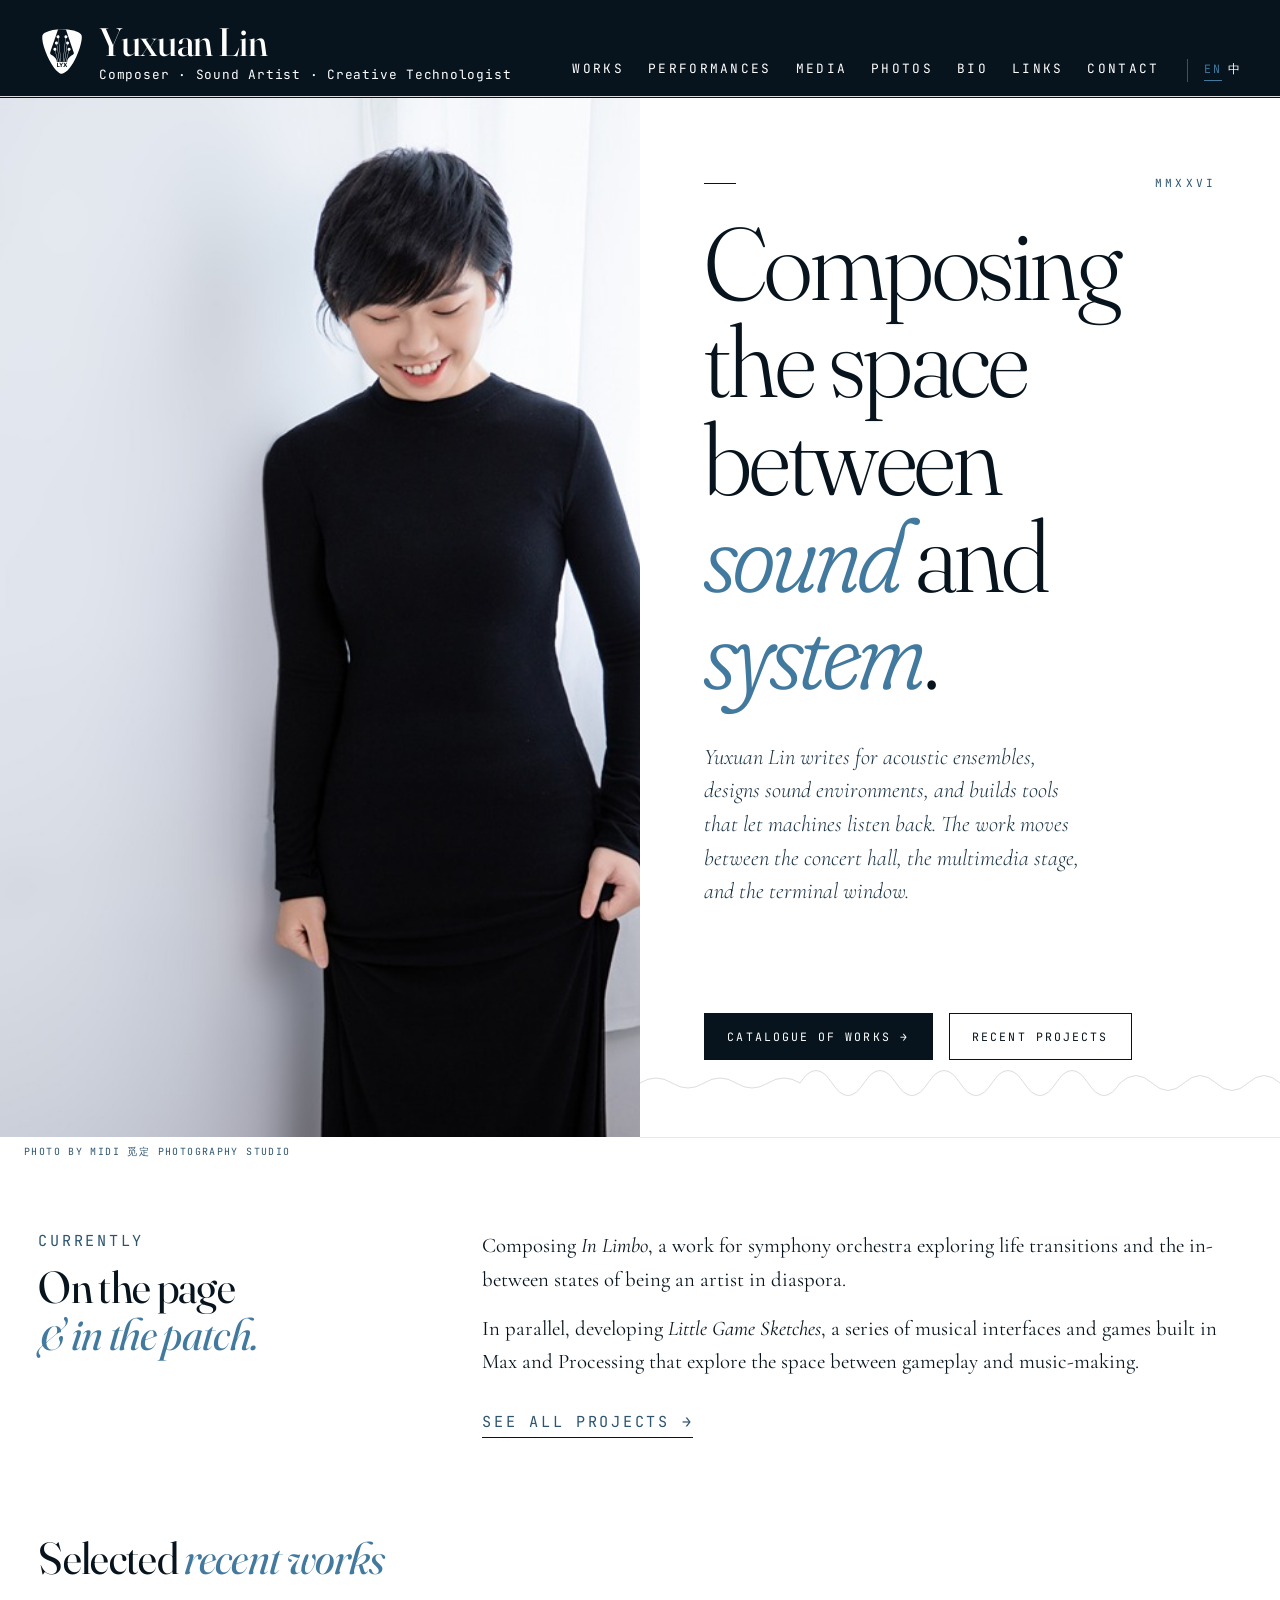
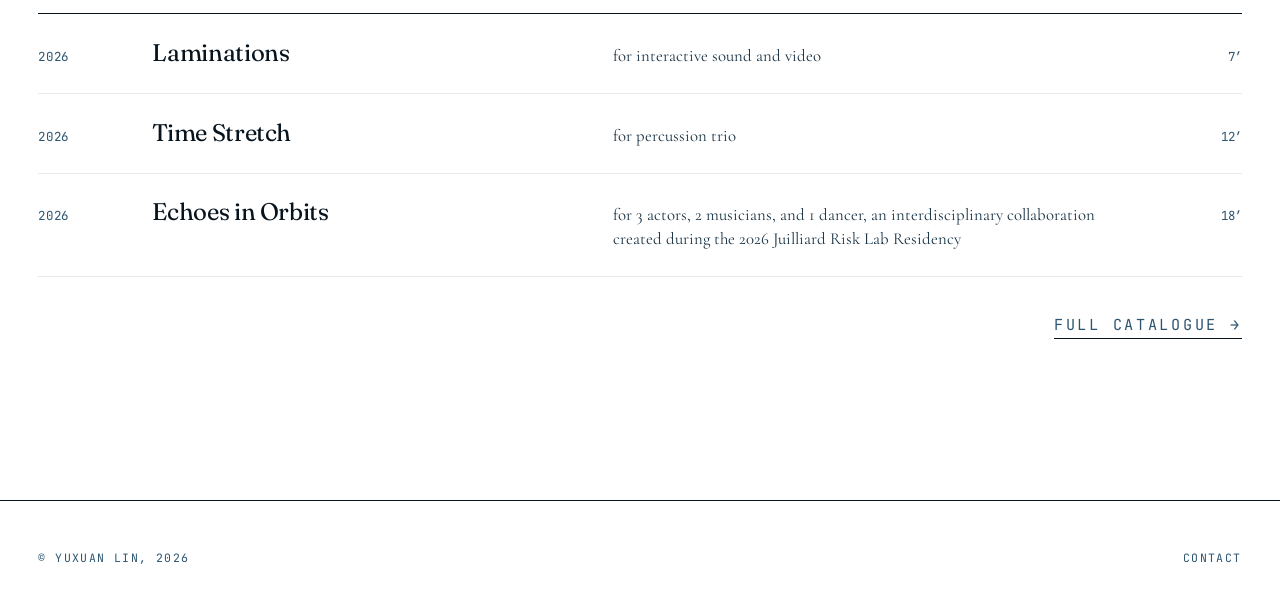
==== commit 2c4c6c7c: "Fix inline padding shorthand zeroing out horizontal wrap margin Many .wrap sections used inline styl" ====
--- a/index.html
+++ b/index.html
@@ -200,7 +200,7 @@
        The inline style creates the two-column grid directly
        (no separate CSS class needed for this one-off layout).
        ──────────────────────────────────────────────────────── -->
-  <section class="wrap" style="padding: 4rem 0 2rem;">
+  <section class="wrap" style="padding-top: 4rem; padding-bottom: 2rem;">
     <div style="display:grid; grid-template-columns: 1fr 2fr; gap: clamp(1.5rem, 5vw, 5rem);">
 
       <!-- Left column: label + section heading -->
@@ -242,7 +242,7 @@
        Each .work-row uses a four-column CSS Grid defined in styles.css:
        Year | Title | Description | Duration
        ──────────────────────────────────────────────────────── -->
-  <section class="wrap" style="padding: 4rem 0;">
+  <section class="wrap" style="padding-top: 4rem; padding-bottom: 4rem;">
     <h2 class="section" data-i18n="home.recentworks">Selected <em>recent works</em></h2>
 
     <!-- .works-list wraps all rows and provides the top border line -->
--- a/styles.css
+++ b/styles.css
@@ -69,9 +69,9 @@
 
   /* ── Layout ── */
   --max-w:   1320px; /* Maximum width of the content column */
-  --gutter:  clamp(1.25rem, 3vw, 2.5rem);
+  --gutter:  clamp(1.75rem, 3vw, 2.5rem);
   /* clamp(min, preferred, max) means:
-     never less than 1.25rem (20px), scale with 3% of viewport width,
+     never less than 1.75rem (28px), scale with 3% of viewport width,
      never more than 2.5rem (40px) */
 }
 
@@ -105,7 +105,7 @@
    4. BASE BODY STYLES
 ───────────────────────────────────────────────────────────── */
 /* smooth-scroll: anchor links (#section) glide instead of jumping */
-html { scroll-behavior: smooth; }
+html { scroll-behavior: smooth; overflow-x: hidden; }
 
 body {
   background: var(--paper);
@@ -150,6 +150,12 @@
   max-width: var(--max-w);
   margin: 0 auto;           /* Center horizontally */
   padding: 0 var(--gutter); /* Left/right breathing room */
+}
+
+/* Phones: much wider side margin than desktop's --gutter gives,
+   so text doesn't feel edge-to-edge on a small screen */
+@media (max-width: 600px) {
+  .wrap { padding: 0 2.75rem; }
 }
 
 
